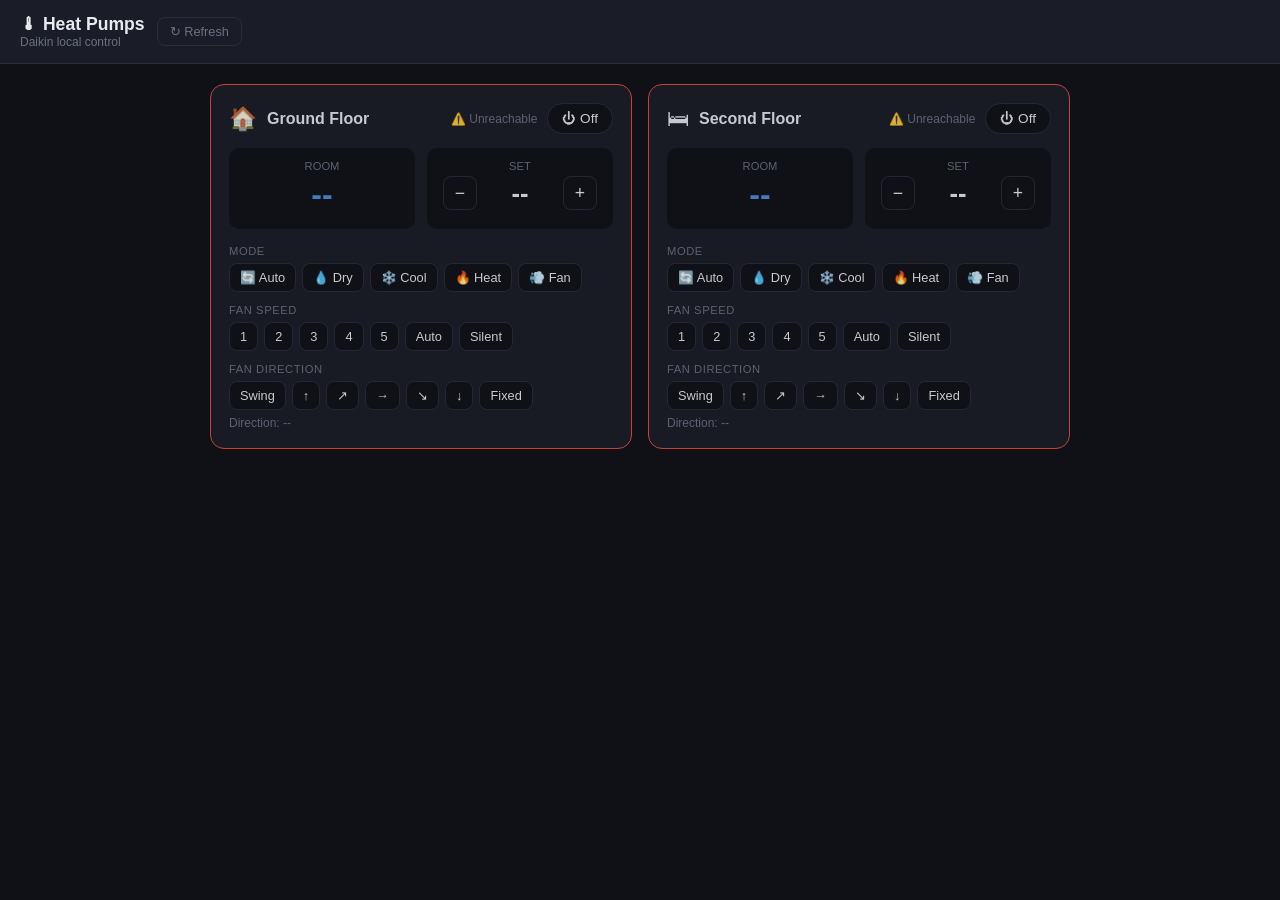
==== HeatPumps/index.html @ 3d327482 "Add HeatPumps webapp and fix OVMS PIN/English translation HeatPumps: - New webapp for local Daikin B" ====
<!DOCTYPE html>
<html lang="en">
<head>
  <meta charset="UTF-8">
  <meta name="viewport" content="width=device-width, initial-scale=1, maximum-scale=1">
  <title>Heat Pumps</title>
  <style>
    /* ── Reset & base ── */
    *, *::before, *::after { box-sizing: border-box; margin: 0; padding: 0; }

    :root {
      --bg:       #0f1117;
      --surface:  #1a1d27;
      --border:   #2a2d3a;
      --text:     #e8eaf0;
      --muted:    #6b7080;
      --blue:     #4a90d9;
      --green:    #2ecc71;
      --orange:   #e67e22;
      --red:      #e74c3c;
      --yellow:   #f1c40f;
      --radius:   14px;
    }

    body {
      background: var(--bg);
      color: var(--text);
      font-family: -apple-system, BlinkMacSystemFont, 'Segoe UI', sans-serif;
      min-height: 100vh;
    }

    /* ── Header ── */
    .header {
      background: var(--surface);
      border-bottom: 1px solid var(--border);
      padding: 14px 20px;
      display: flex;
      align-items: center;
      gap: 12px;
    }
    .header h1 { font-size: 1.1rem; font-weight: 600; flex: 1; }
    .header-sub { font-size: 0.75rem; color: var(--muted); }

    /* ── Layout ── */
    .units {
      display: grid;
      grid-template-columns: repeat(auto-fill, minmax(340px, 1fr));
      gap: 16px;
      padding: 20px;
      max-width: 900px;
      margin: 0 auto;
    }

    /* ── Card ── */
    .card {
      background: var(--surface);
      border: 1px solid var(--border);
      border-radius: var(--radius);
      padding: 18px;
      transition: border-color 0.2s;
    }
    .card--on  { border-color: var(--blue); }
    .card--off { opacity: 0.85; }
    .card--error { border-color: var(--red); }

    .card-header {
      display: flex;
      align-items: center;
      gap: 10px;
      margin-bottom: 14px;
    }
    .card-icon { font-size: 1.4rem; }
    .card-name { font-weight: 600; font-size: 1rem; flex: 1; }
    .card-status { font-size: 0.75rem; color: var(--muted); }

    /* ── Temperature row ── */
    .temps-row {
      display: flex;
      gap: 12px;
      margin-bottom: 16px;
    }
    .room-temp-wrap, .settemp-wrap {
      flex: 1;
      background: var(--bg);
      border-radius: 10px;
      padding: 12px;
      text-align: center;
    }
    .temp-label { font-size: 0.7rem; color: var(--muted); text-transform: uppercase; margin-bottom: 4px; }
    .room-temp { font-size: 2rem; font-weight: 700; color: var(--blue); }
    .outdoor-temp { font-size: 0.72rem; color: var(--muted); margin-top: 4px; }
    .settemp-row { display: flex; align-items: center; justify-content: center; gap: 8px; margin-top: 4px; }
    .stemp-val { font-size: 1.6rem; font-weight: 700; min-width: 70px; text-align: center; }

    /* ── Sections ── */
    .section-label {
      font-size: 0.7rem;
      color: var(--muted);
      text-transform: uppercase;
      letter-spacing: 0.05em;
      margin: 12px 0 6px;
    }

    /* ── Button row ── */
    .btn-row, .fdir-row {
      display: flex;
      flex-wrap: wrap;
      gap: 6px;
    }

    .fdir-current {
      font-size: 0.75rem;
      color: var(--muted);
      margin-top: 6px;
    }

    /* ── Buttons ── */
    .btn {
      background: var(--bg);
      border: 1px solid var(--border);
      border-radius: 8px;
      color: var(--text);
      font-size: 0.8rem;
      padding: 6px 10px;
      cursor: pointer;
      transition: background 0.15s, border-color 0.15s, color 0.15s;
      white-space: nowrap;
    }
    .btn:hover { background: #2a2d3a; }

    .btn.active {
      background: var(--blue);
      border-color: var(--blue);
      color: #fff;
      font-weight: 600;
    }

    .btn-power {
      padding: 7px 14px;
      font-size: 0.85rem;
      border-radius: 20px;
    }
    .btn-power.active {
      background: var(--green);
      border-color: var(--green);
    }

    .btn-adj {
      font-size: 1.1rem;
      width: 34px;
      height: 34px;
      padding: 0;
      display: flex;
      align-items: center;
      justify-content: center;
    }

    /* ── Refresh button ── */
    #btnRefresh {
      background: none;
      border: 1px solid var(--border);
      border-radius: 8px;
      color: var(--muted);
      cursor: pointer;
      padding: 6px 12px;
      font-size: 0.8rem;
    }
    #btnRefresh:hover { color: var(--text); border-color: var(--muted); }

    @media (max-width: 400px) {
      .units { padding: 12px; gap: 12px; }
      .card  { padding: 14px; }
    }
  </style>
</head>
<body>

<div class="header">
  <div>
    <h1>🌡 Heat Pumps</h1>
    <div class="header-sub">Daikin local control</div>
  </div>
  <button id="btnRefresh">↻ Refresh</button>
</div>

<div class="units" id="units"></div>

<script src="config.js"></script>
<script src="app.js"></script>
</body>
</html>
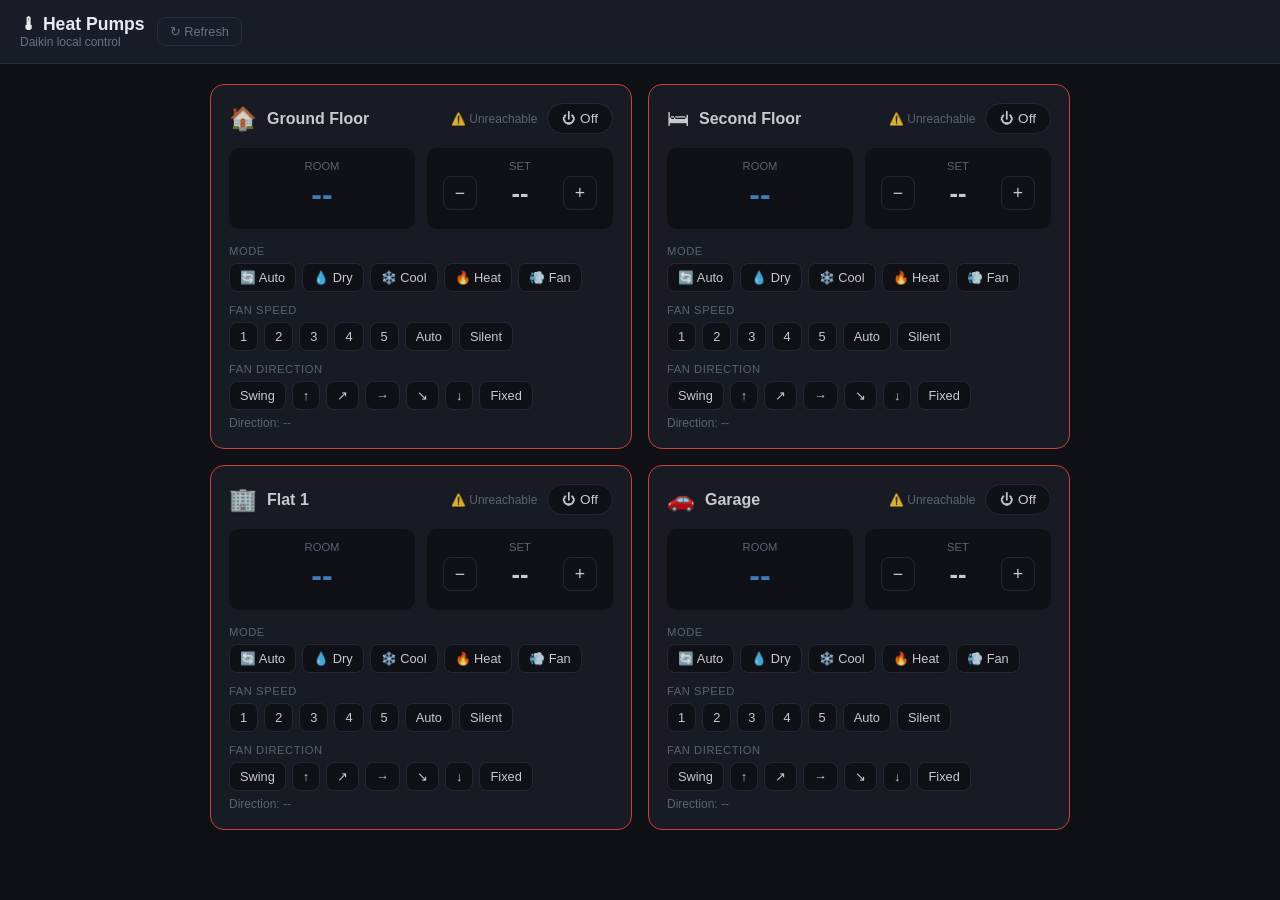
==== commit c4c0ce4c: "Add PWA manifest and icon for home screen install - icon.svg: thermometer with heat waves on dark ba" ====
--- a/HeatPumps/index.html
+++ b/HeatPumps/index.html
@@ -4,6 +4,12 @@
   <meta charset="UTF-8">
   <meta name="viewport" content="width=device-width, initial-scale=1, maximum-scale=1">
   <title>Heat Pumps</title>
+  <link rel="manifest" href="/manifest.json">
+  <link rel="icon" href="/icon.svg" type="image/svg+xml">
+  <meta name="theme-color" content="#1a1d27">
+  <meta name="mobile-web-app-capable" content="yes">
+  <meta name="apple-mobile-web-app-capable" content="yes">
+  <meta name="apple-mobile-web-app-title" content="Heat Pumps">
   <style>
     /* ── Reset & base ── */
     *, *::before, *::after { box-sizing: border-box; margin: 0; padding: 0; }
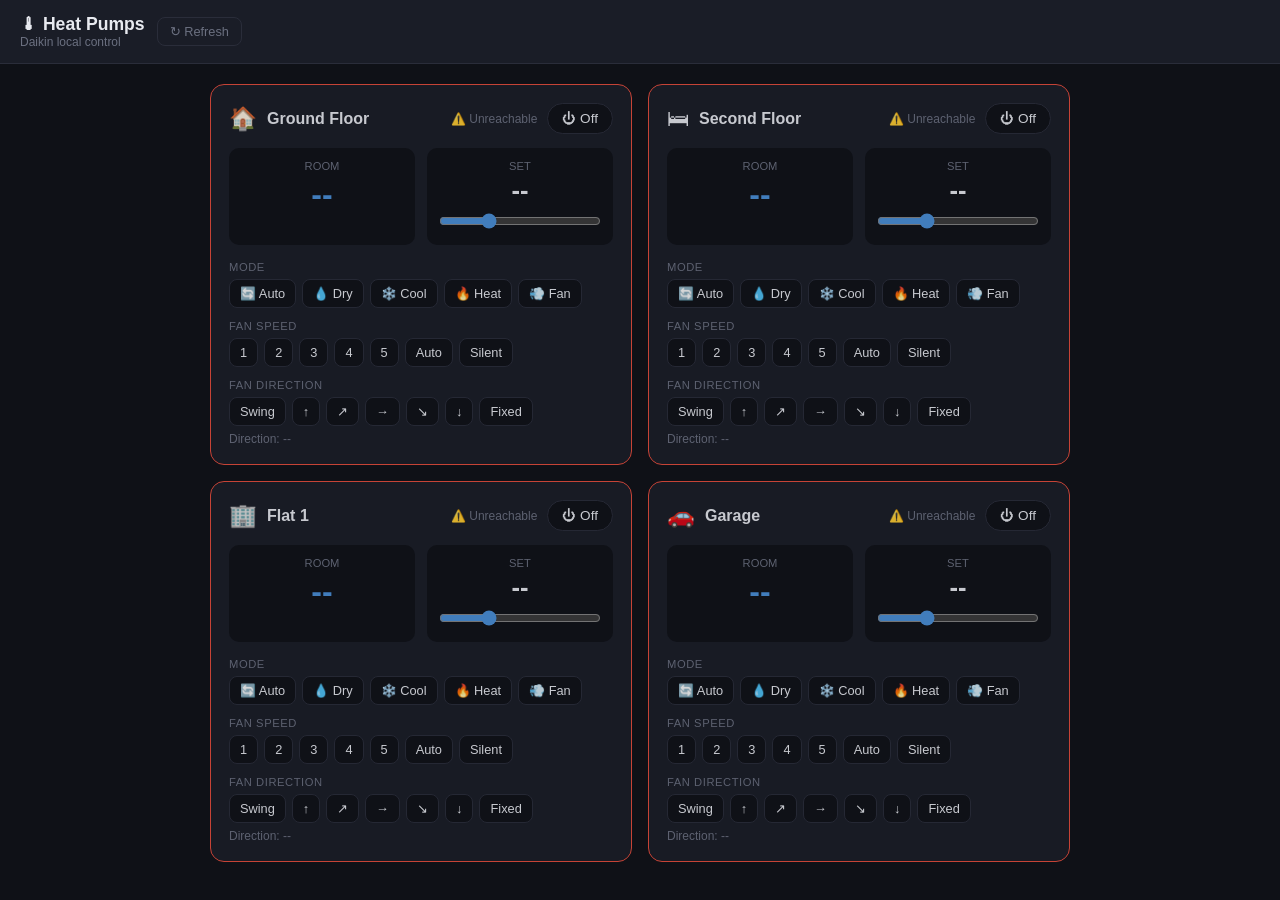
==== commit 456f0020: "Fix Toshiba control (use library setters) and add temperature slider - _toshiba_send: use toshiba-ac" ====
--- a/HeatPumps/index.html
+++ b/HeatPumps/index.html
@@ -151,14 +151,11 @@
       border-color: var(--green);
     }
 
-    .btn-adj {
-      font-size: 1.1rem;
-      width: 34px;
-      height: 34px;
-      padding: 0;
-      display: flex;
-      align-items: center;
-      justify-content: center;
+    .temp-slider {
+      width: 100%;
+      margin-top: 8px;
+      accent-color: var(--blue);
+      cursor: pointer;
     }
 
     /* ── Refresh button ── */
